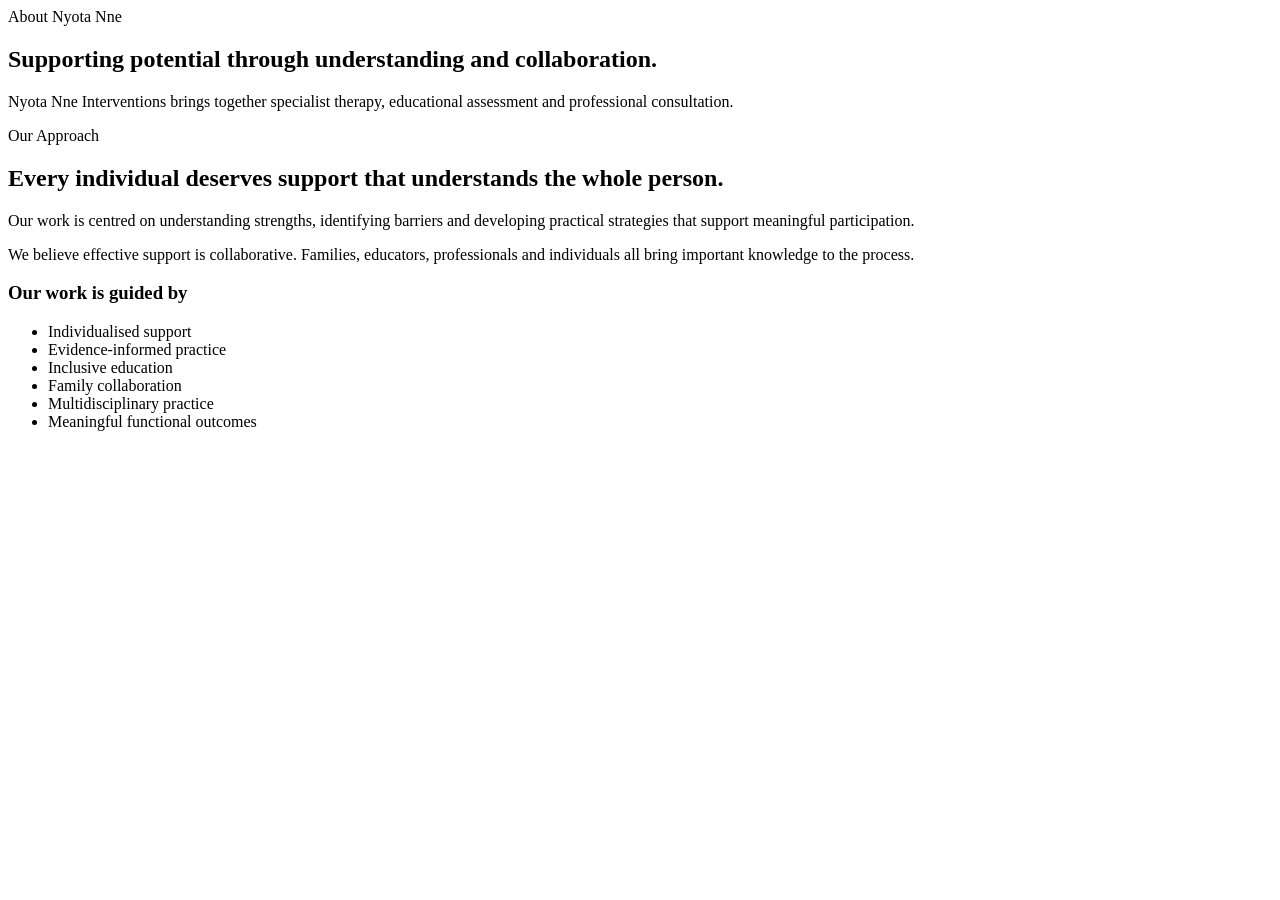
==== about.html @ 304e3102 "nyota nne files" ====
<!DOCTYPE html>
<html lang="en">
<head>
  <meta charset="UTF-8"><meta name="viewport" content="width=device-width, initial-scale=1.0">
  <meta name="description" content="Learn about Nyota Nne Interventions and our collaborative, individualised approach.">
  <title>About Us | Nyota Nne Interventions</title><link rel="stylesheet" href="css/styles.css">
</head>
<body>
  <div data-include="header"></div>
  <main>
    <section class="page-hero"><div class="container"><span class="eyebrow">About Nyota Nne</span><h1>Supporting potential through understanding and collaboration.</h1><p>Nyota Nne Interventions brings together specialist therapy, educational assessment and professional consultation.</p></div></section>
    <section class="section"><div class="container split"><div><span class="eyebrow">Our Approach</span><h2>Every individual deserves support that understands the whole person.</h2><p>Our work is centred on understanding strengths, identifying barriers and developing practical strategies that support meaningful participation.</p><p>We believe effective support is collaborative. Families, educators, professionals and individuals all bring important knowledge to the process.</p></div><div class="highlight-box"><h3>Our work is guided by</h3><ul><li>Individualised support</li><li>Evidence-informed practice</li><li>Inclusive education</li><li>Family collaboration</li><li>Multidisciplinary practice</li><li>Meaningful functional outcomes</li></ul></div></div></section>
  </main>
  <div data-include="footer"></div><script src="js/main.js"></script>
</body>
</html>
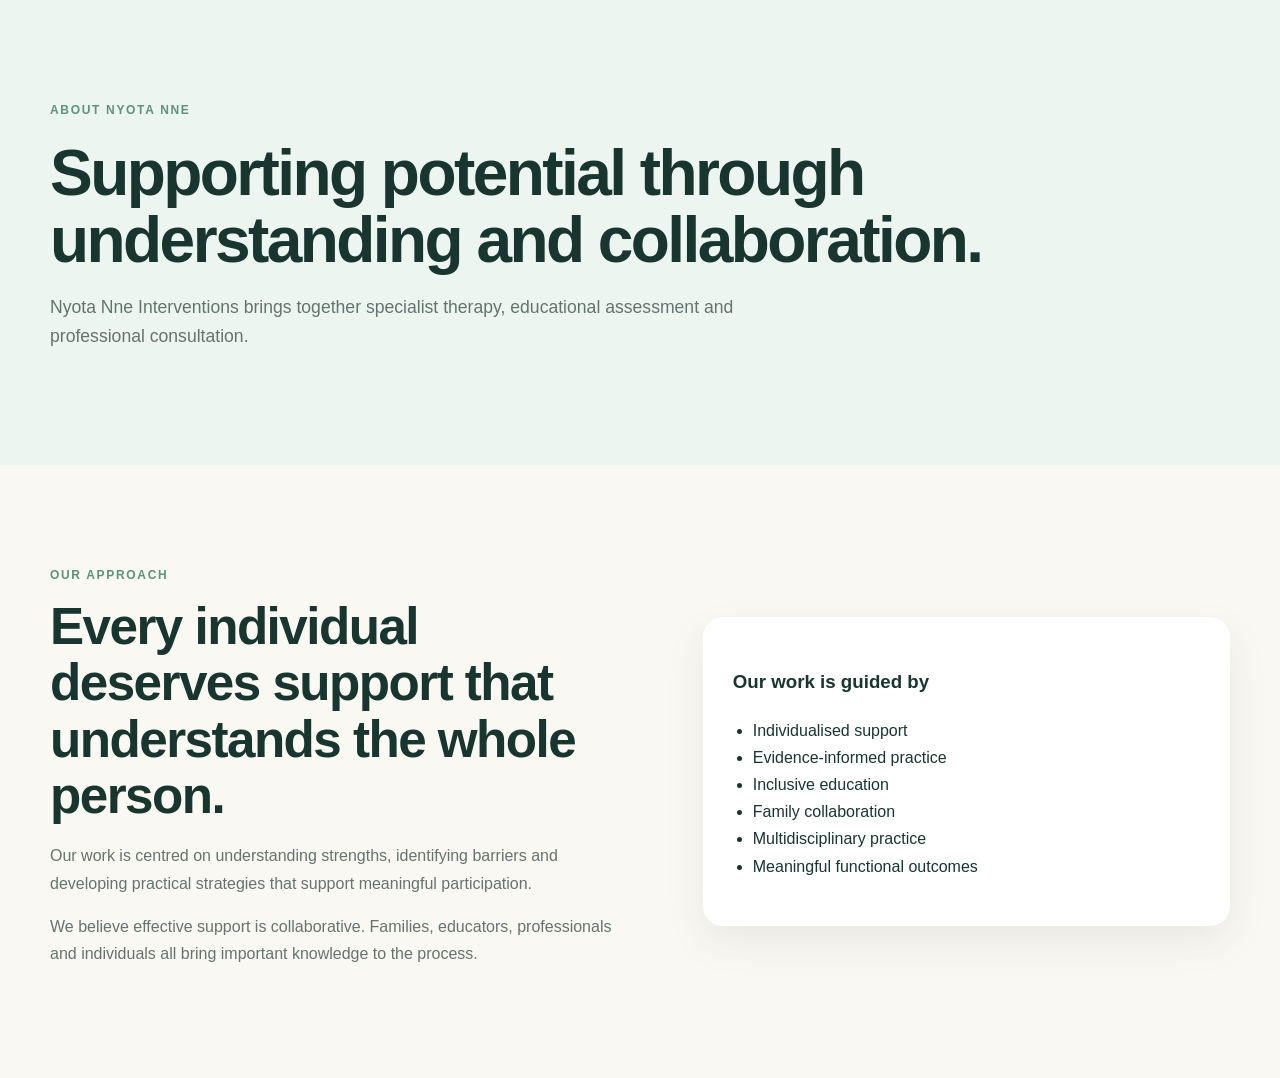
==== commit b6bebd11: "Update stylesheet and script paths in about.html" ====
--- a/about.html
+++ b/about.html
@@ -3,7 +3,7 @@
 <head>
   <meta charset="UTF-8"><meta name="viewport" content="width=device-width, initial-scale=1.0">
   <meta name="description" content="Learn about Nyota Nne Interventions and our collaborative, individualised approach.">
-  <title>About Us | Nyota Nne Interventions</title><link rel="stylesheet" href="css/styles.css">
+  <title>About Us | Nyota Nne Interventions</title><link rel="stylesheet" href="styles.css">
 </head>
 <body>
   <div data-include="header"></div>
@@ -11,6 +11,6 @@
     <section class="page-hero"><div class="container"><span class="eyebrow">About Nyota Nne</span><h1>Supporting potential through understanding and collaboration.</h1><p>Nyota Nne Interventions brings together specialist therapy, educational assessment and professional consultation.</p></div></section>
     <section class="section"><div class="container split"><div><span class="eyebrow">Our Approach</span><h2>Every individual deserves support that understands the whole person.</h2><p>Our work is centred on understanding strengths, identifying barriers and developing practical strategies that support meaningful participation.</p><p>We believe effective support is collaborative. Families, educators, professionals and individuals all bring important knowledge to the process.</p></div><div class="highlight-box"><h3>Our work is guided by</h3><ul><li>Individualised support</li><li>Evidence-informed practice</li><li>Inclusive education</li><li>Family collaboration</li><li>Multidisciplinary practice</li><li>Meaningful functional outcomes</li></ul></div></div></section>
   </main>
-  <div data-include="footer"></div><script src="js/main.js"></script>
+  <div data-include="footer"></div><script src="main.js"></script>
 </body>
 </html>
--- a/styles.css
+++ b/styles.css
@@ -0,0 +1,133 @@
+:root {
+  --ink: #19352f;
+  --green: #5d927d;
+  --green-dark: #19352f;
+  --green-light: #edf5f1;
+  --cream: #faf8f3;
+  --white: #ffffff;
+  --muted: #65736e;
+  --border: #dce8e2;
+  --shadow: 0 16px 40px rgba(25, 53, 47, 0.08);
+}
+
+* { box-sizing: border-box; }
+html { scroll-behavior: smooth; }
+body { margin: 0; font-family: Inter, Arial, sans-serif; color: var(--ink); background: var(--cream); line-height: 1.7; }
+img { max-width: 100%; display: block; }
+a { color: inherit; text-decoration: none; }
+.container { width: min(1180px, calc(100% - 40px)); margin: auto; }
+
+.site-header { position: sticky; top: 0; z-index: 20; background: rgba(250,248,243,.95); backdrop-filter: blur(12px); border-bottom: 1px solid var(--border); }
+.nav-container { min-height: 82px; display: flex; align-items: center; justify-content: space-between; gap: 30px; }
+.brand img { width: 82px; height: 58px; object-fit: contain; }
+.nav-links { display: flex; gap: 22px; align-items: center; font-size: .94rem; }
+.nav-links a { padding: 8px 0; color: var(--muted); }
+.nav-links a:hover, .nav-links a.active { color: var(--green-dark); border-bottom: 2px solid var(--green); }
+.menu-toggle { display: none; border: 0; background: none; font-size: 1.7rem; }
+
+.hero { padding: 100px 0; background: linear-gradient(135deg, var(--cream), var(--green-light)); }
+.hero-grid, .split, .contact-grid { display: grid; grid-template-columns: 1.05fr .95fr; gap: 70px; align-items: center; }
+.hero h1, .page-hero h1 { font-size: clamp(2.6rem, 5vw, 5rem); line-height: 1.05; margin: 18px 0; letter-spacing: -.04em; }
+.hero h1 span { color: var(--green); }
+.hero p { font-size: 1.15rem; max-width: 680px; color: var(--muted); }
+.hero-visual { display: flex; justify-content: center; }
+.hero-visual img { width: min(420px, 80%); border-radius: 28px; box-shadow: var(--shadow); }
+
+.eyebrow { text-transform: uppercase; letter-spacing: .14em; font-size: .75rem; font-weight: 700; color: var(--green); }
+.actions { display: flex; gap: 14px; flex-wrap: wrap; margin-top: 30px; }
+.btn { display: inline-flex; align-items: center; justify-content: center; padding: 13px 22px; border-radius: 999px; border: 1px solid transparent; font-weight: 700; cursor: pointer; }
+.btn-primary { background: var(--green-dark); color: white; }
+.btn-primary:hover { background: var(--green); }
+.btn-secondary, .btn-outline { border-color: var(--green); color: var(--green-dark); background: transparent; }
+.btn-secondary:hover, .btn-outline:hover { background: var(--green-light); }
+
+.trust-strip { background: var(--green-dark); color: white; padding: 28px 0; }
+.trust-grid { display: grid; grid-template-columns: repeat(4, 1fr); gap: 24px; }
+.trust-grid div { display: grid; gap: 4px; }
+.trust-grid span { color: rgba(255,255,255,.72); font-size: .9rem; }
+
+.section { padding: 95px 0; }
+.section-light { background: var(--green-light); }
+.section-dark { background: var(--green-dark); color: white; }
+.section-heading { max-width: 720px; margin-bottom: 42px; }
+.section-heading h2, .split h2, .partnership-banner h2, .cta h2 { font-size: clamp(2rem, 4vw, 3.5rem); line-height: 1.1; margin: 12px 0 18px; letter-spacing: -.03em; }
+.section-heading p, .split p, .partnership-banner p, .cta p { color: var(--muted); }
+.section-dark p { color: rgba(255,255,255,.75); }
+
+.card-grid { display: grid; grid-template-columns: repeat(4, 1fr); gap: 22px; }
+.card-grid.three { grid-template-columns: repeat(3, 1fr); }
+.card { background: white; padding: 30px; border-radius: 20px; box-shadow: var(--shadow); }
+.card h3, .resource-card h3 { margin: 15px 0 8px; }
+.card p, .resource-card p { color: var(--muted); }
+.card a, .resource-card a { color: var(--green-dark); font-weight: 700; }
+.icon { width: 50px; height: 50px; display: grid; place-items: center; border-radius: 15px; background: var(--green-light); color: var(--green-dark); font-size: 1.5rem; }
+
+.process-grid { display: grid; grid-template-columns: repeat(4, 1fr); gap: 25px; }
+.process-step { border-top: 2px solid var(--green); padding-top: 20px; }
+.process-step > span { font-size: 2rem; font-weight: 800; color: var(--green); }
+.process-step p { color: var(--muted); }
+
+.value-list { display: grid; gap: 18px; }
+.value-list div { border-left: 2px solid var(--green); padding-left: 20px; display: grid; gap: 3px; }
+.value-list span { color: rgba(255,255,255,.7); }
+
+.partnership-banner { padding: 45px; border-radius: 28px; background: white; box-shadow: var(--shadow); }
+.check-list { display: grid; grid-template-columns: repeat(2, 1fr); gap: 10px; margin: 25px 0; color: var(--muted); }
+
+.resource-card, .detail-card, .resource-full, .highlight-box, .contact-pathways > div { background: white; border-radius: 20px; padding: 30px; box-shadow: var(--shadow); }
+.resource-card > span, .resource-full > span { color: var(--green); font-weight: 700; font-size: .85rem; text-transform: uppercase; letter-spacing: .08em; }
+
+.cta { padding: 100px 0; }
+.centered { text-align: center; }
+.centered p { max-width: 650px; margin: 0 auto 25px; }
+
+.page-hero { padding: 95px 0; background: var(--green-light); }
+.page-hero p { max-width: 720px; color: var(--muted); font-size: 1.1rem; }
+.highlight-box ul, .detail-card ul { padding-left: 20px; }
+.service-grid { display: grid; grid-template-columns: repeat(2, 1fr); gap: 24px; }
+.detail-card h2 { margin-top: 0; }
+.detail-card p, .detail-card li { color: var(--muted); }
+.resource-list { display: grid; gap: 24px; max-width: 900px; }
+.resource-full h2 { margin: 10px 0; }
+.resource-full p { color: var(--muted); }
+.team-grid { display: grid; grid-template-columns: repeat(3, 1fr); gap: 24px; }
+.team-card { background: white; border-radius: 20px; overflow: hidden; box-shadow: var(--shadow); padding-bottom: 25px; }
+.team-card h2, .team-card span, .team-card p { margin-left: 24px; margin-right: 24px; }
+.team-card span { color: var(--green); font-weight: 700; }
+.team-card p { color: var(--muted); }
+.team-photo { aspect-ratio: 1 / 1; background: var(--green-light); }
+.team-photo img { width: 100%; height: 100%; object-fit: cover; }
+
+.contact-grid { align-items: start; }
+.contact-pathways { display: grid; gap: 14px; margin: 25px 0; }
+.contact-pathways > div { box-shadow: none; background: var(--green-light); padding: 20px; }
+.contact-pathways h3 { margin: 0 0 5px; }
+.contact-pathways p { margin: 0; color: var(--muted); }
+.contact-form { background: white; padding: 35px; border-radius: 20px; box-shadow: var(--shadow); display: grid; gap: 10px; }
+.contact-form input, .contact-form select, .contact-form textarea { width: 100%; padding: 13px 15px; border: 1px solid var(--border); border-radius: 10px; font: inherit; margin-bottom: 12px; }
+.contact-form textarea { resize: vertical; }
+
+.site-footer { background: #102b26; color: white; padding: 65px 0 0; }
+.footer-grid { display: grid; grid-template-columns: 1.5fr 1fr 1fr; gap: 50px; }
+.footer-grid p { color: rgba(255,255,255,.7); }
+.footer-grid h3 { margin-top: 0; }
+.footer-grid a { display: block; color: rgba(255,255,255,.75); margin: 7px 0; }
+.social-links { display: flex; gap: 15px; }
+.footer-bottom { border-top: 1px solid rgba(255,255,255,.12); margin-top: 45px; padding: 20px 0; color: rgba(255,255,255,.6); font-size: .9rem; }
+
+@media (max-width: 950px) {
+  .nav-links { display: none; position: absolute; top: 82px; left: 0; right: 0; background: var(--cream); padding: 20px; flex-direction: column; align-items: stretch; border-bottom: 1px solid var(--border); }
+  .nav-links.open { display: flex; }
+  .menu-toggle { display: block; }
+  .hero-grid, .split, .contact-grid { grid-template-columns: 1fr; }
+  .card-grid, .trust-grid, .process-grid { grid-template-columns: repeat(2, 1fr); }
+  .team-grid { grid-template-columns: repeat(2, 1fr); }
+}
+@media (max-width: 620px) {
+  .container { width: min(100% - 28px, 1180px); }
+  .section { padding: 65px 0; }
+  .hero { padding: 65px 0; }
+  .card-grid, .card-grid.three, .trust-grid, .process-grid, .service-grid, .team-grid, .footer-grid { grid-template-columns: 1fr; }
+  .check-list { grid-template-columns: 1fr; }
+  .partnership-banner { padding: 28px; }
+}
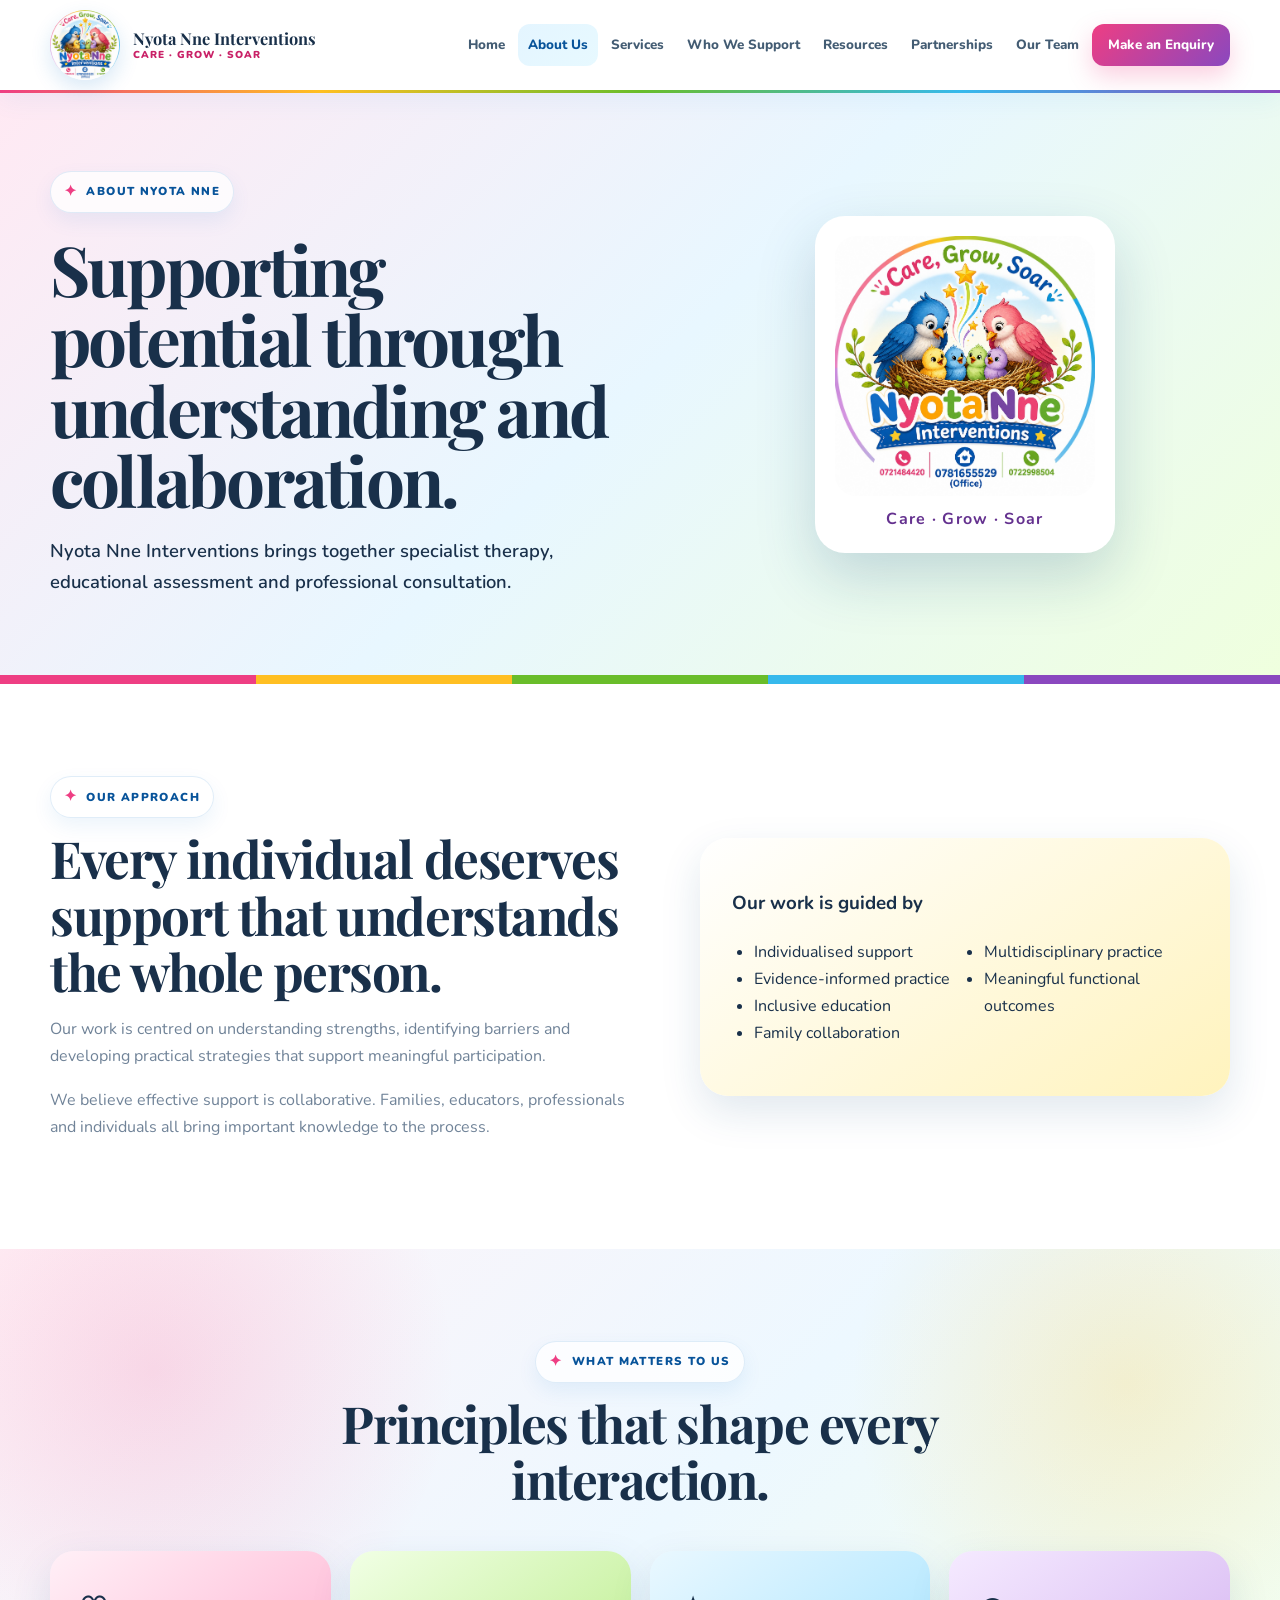
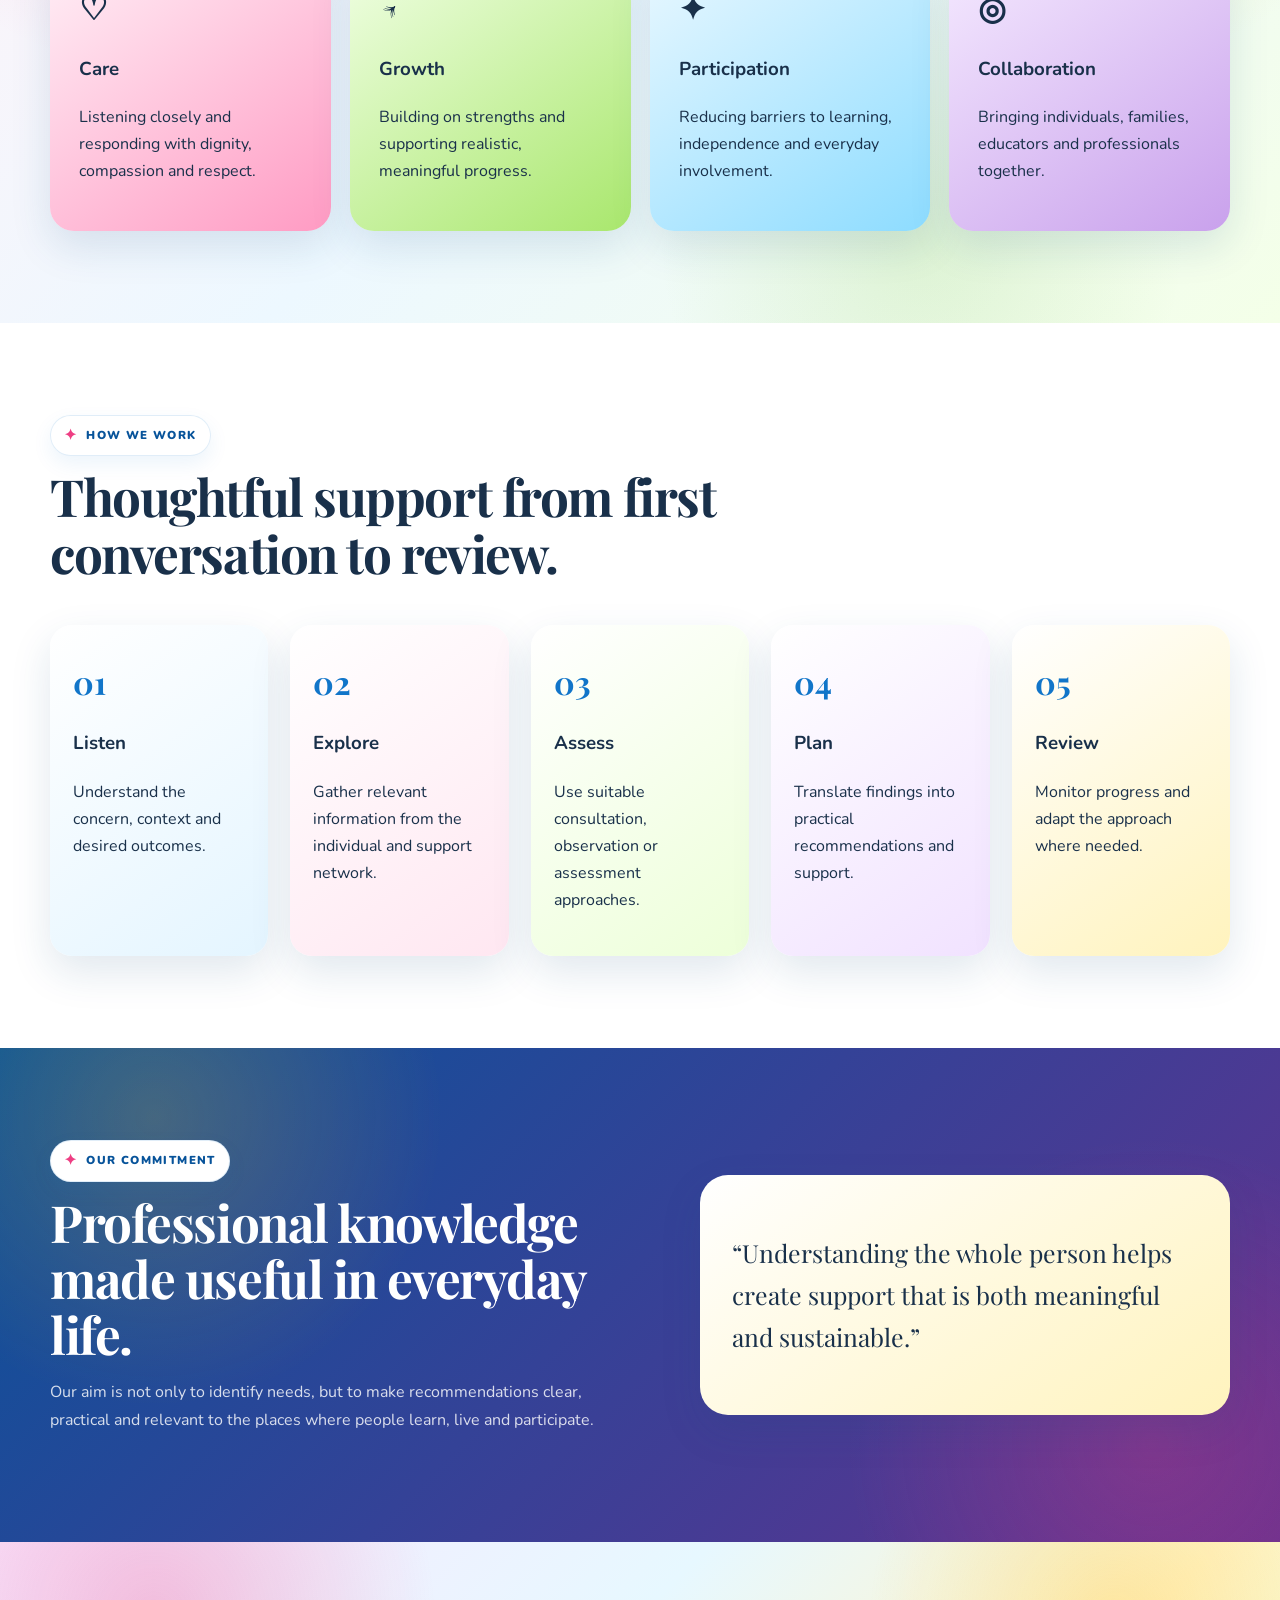
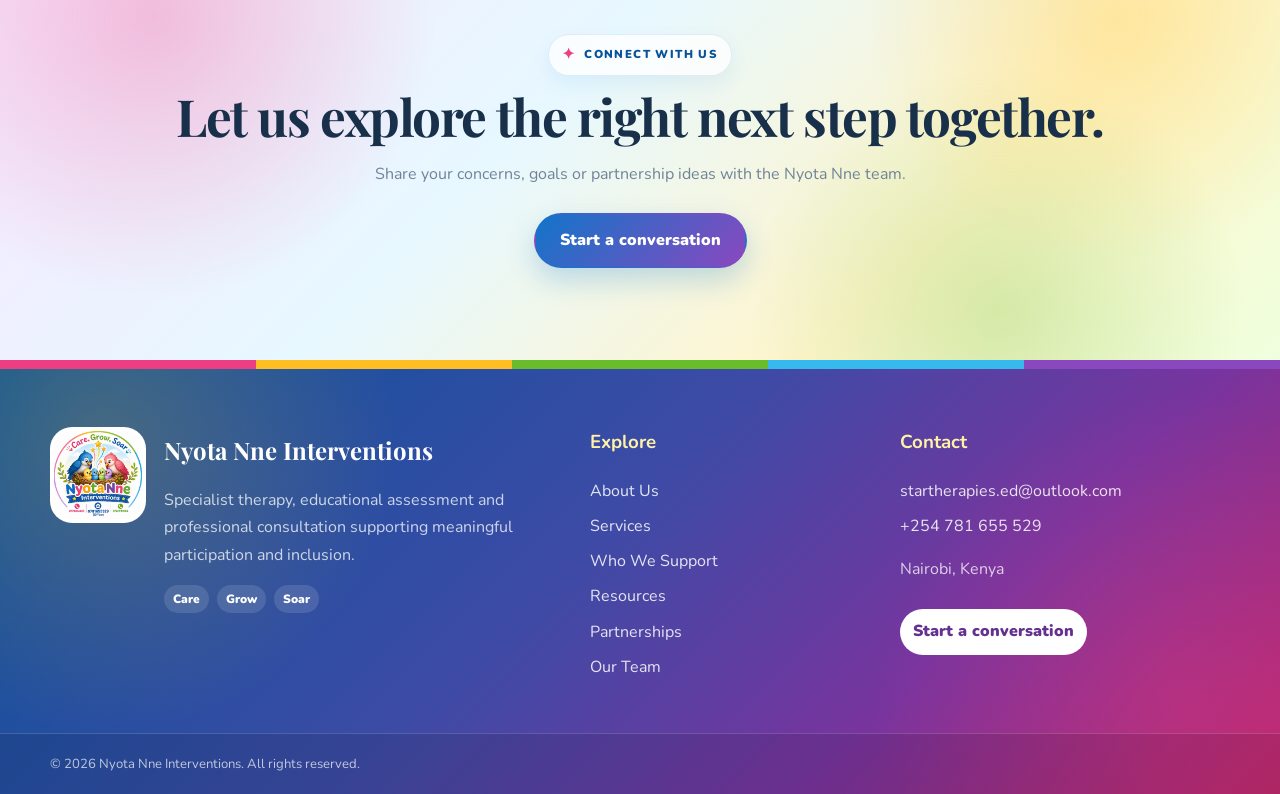
==== commit 0202e634: "Add files via upload" ====
--- a/about.html
+++ b/about.html
@@ -1,16 +1,27 @@
 <!DOCTYPE html>
-<html lang="en">
-<head>
-  <meta charset="UTF-8"><meta name="viewport" content="width=device-width, initial-scale=1.0">
-  <meta name="description" content="Learn about Nyota Nne Interventions and our collaborative, individualised approach.">
-  <title>About Us | Nyota Nne Interventions</title><link rel="stylesheet" href="styles.css">
-</head>
-<body>
-  <div data-include="header"></div>
-  <main>
-    <section class="page-hero"><div class="container"><span class="eyebrow">About Nyota Nne</span><h1>Supporting potential through understanding and collaboration.</h1><p>Nyota Nne Interventions brings together specialist therapy, educational assessment and professional consultation.</p></div></section>
-    <section class="section"><div class="container split"><div><span class="eyebrow">Our Approach</span><h2>Every individual deserves support that understands the whole person.</h2><p>Our work is centred on understanding strengths, identifying barriers and developing practical strategies that support meaningful participation.</p><p>We believe effective support is collaborative. Families, educators, professionals and individuals all bring important knowledge to the process.</p></div><div class="highlight-box"><h3>Our work is guided by</h3><ul><li>Individualised support</li><li>Evidence-informed practice</li><li>Inclusive education</li><li>Family collaboration</li><li>Multidisciplinary practice</li><li>Meaningful functional outcomes</li></ul></div></div></section>
-  </main>
-  <div data-include="footer"></div><script src="main.js"></script>
-</body>
-</html>
+<html lang="en"><head><meta charset="UTF-8"><meta name="viewport" content="width=device-width, initial-scale=1.0"><meta name="description" content="Learn about Nyota Nne Interventions, its collaborative approach and guiding principles."><meta name="theme-color" content="#1175c9"><title>About Us | Nyota Nne Interventions</title><link rel="icon" href="logo-new.jpeg" type="image/jpeg"><link rel="preconnect" href="https://fonts.googleapis.com"><link rel="preconnect" href="https://fonts.gstatic.com" crossorigin><link href="https://fonts.googleapis.com/css2?family=Nunito:wght@400;500;600;700;800;900&family=Playfair+Display:wght@600;700&display=swap" rel="stylesheet"><link rel="stylesheet" href="styles.css"></head><body><a class="skip-link" href="#main-content">Skip to main content</a>
+<header class="site-header">
+  <div class="container nav-container">
+    <a href="index.html" class="brand" aria-label="Nyota Nne Interventions homepage">
+      <img src="logo-new.jpeg" alt="Nyota Nne Interventions logo">
+      <span class="brand-copy"><strong>Nyota Nne Interventions</strong><small>Care · Grow · Soar</small></span>
+    </a>
+    <button class="menu-toggle" type="button" aria-label="Open navigation menu" aria-expanded="false" aria-controls="main-navigation"><span></span><span></span><span></span></button>
+    <nav class="nav-links" id="main-navigation" aria-label="Main navigation"><a class="" href="index.html">Home</a><a class="active" href="about.html" aria-current="page">About Us</a><a class="" href="services.html">Services</a><a class="" href="support.html">Who We Support</a><a class="" href="resources.html">Resources</a><a class="" href="partnerships.html">Partnerships</a><a class="" href="team.html">Our Team</a><a class="nav-cta " href="contact.html">Make an Enquiry</a></nav>
+  </div>
+</header><main id="main-content"><section class="page-hero about-hero"><div class="container page-hero-grid"><div><span class="eyebrow">About Nyota Nne</span><h1>Supporting potential through understanding and collaboration.</h1><p>Nyota Nne Interventions brings together specialist therapy, educational assessment and professional consultation.</p></div><div class="hero-badge"><img src="logo-new.jpeg" alt="Nyota Nne Interventions logo"><strong>Care · Grow · Soar</strong></div></div></section><div class="brand-bar"><span></span><span></span><span></span><span></span><span></span></div>
+<section class="section"><div class="container split"><div><span class="eyebrow">Our Approach</span><h2>Every individual deserves support that understands the whole person.</h2><p>Our work is centred on understanding strengths, identifying barriers and developing practical strategies that support meaningful participation.</p><p>We believe effective support is collaborative. Families, educators, professionals and individuals all bring important knowledge to the process.</p></div><div class="highlight-box"><h3>Our work is guided by</h3><ul><li>Individualised support</li><li>Evidence-informed practice</li><li>Inclusive education</li><li>Family collaboration</li><li>Multidisciplinary practice</li><li>Meaningful functional outcomes</li></ul></div></div></section>
+<section class="section rainbow-soft"><div class="container"><div class="section-heading centered-heading"><span class="eyebrow">What Matters to Us</span><h2>Principles that shape every interaction.</h2></div><div class="value-card-grid"><article class="value-card pink"><span>♡</span><h3>Care</h3><p>Listening closely and responding with dignity, compassion and respect.</p></article><article class="value-card green"><span>↗</span><h3>Growth</h3><p>Building on strengths and supporting realistic, meaningful progress.</p></article><article class="value-card blue"><span>✦</span><h3>Participation</h3><p>Reducing barriers to learning, independence and everyday involvement.</p></article><article class="value-card purple"><span>◎</span><h3>Collaboration</h3><p>Bringing individuals, families, educators and professionals together.</p></article></div></div></section>
+<section class="section"><div class="container"><div class="section-heading"><span class="eyebrow">How We Work</span><h2>Thoughtful support from first conversation to review.</h2></div><div class="process-grid five"><div class="process-step"><span>01</span><h3>Listen</h3><p>Understand the concern, context and desired outcomes.</p></div><div class="process-step"><span>02</span><h3>Explore</h3><p>Gather relevant information from the individual and support network.</p></div><div class="process-step"><span>03</span><h3>Assess</h3><p>Use suitable consultation, observation or assessment approaches.</p></div><div class="process-step"><span>04</span><h3>Plan</h3><p>Translate findings into practical recommendations and support.</p></div><div class="process-step"><span>05</span><h3>Review</h3><p>Monitor progress and adapt the approach where needed.</p></div></div></div></section>
+<section class="section section-dark"><div class="container split"><div><span class="eyebrow light">Our Commitment</span><h2>Professional knowledge made useful in everyday life.</h2><p>Our aim is not only to identify needs, but to make recommendations clear, practical and relevant to the places where people learn, live and participate.</p></div><div class="quote-panel"><p>“Understanding the whole person helps create support that is both meaningful and sustainable.”</p></div></div></section><section class="cta"><div class="container centered"><span class="eyebrow">Connect With Us</span><h2>Let us explore the right next step together.</h2><p>Share your concerns, goals or partnership ideas with the Nyota Nne team.</p><a class="btn btn-primary" href="contact.html">Start a conversation</a></div></section></main><footer class="site-footer">
+  <div class="footer-ribbon" aria-hidden="true"><span></span><span></span><span></span><span></span><span></span></div>
+  <div class="container footer-grid">
+    <div class="footer-about"><img src="logo-new.jpeg" alt="Nyota Nne Interventions"><div><h2>Nyota Nne Interventions</h2><p>Specialist therapy, educational assessment and professional consultation supporting meaningful participation and inclusion.</p><div class="footer-motto"><span>Care</span><span>Grow</span><span>Soar</span></div></div></div>
+    <div><h3>Explore</h3><a href="about.html">About Us</a><a href="services.html">Services</a><a href="support.html">Who We Support</a><a href="resources.html">Resources</a><a href="partnerships.html">Partnerships</a><a href="team.html">Our Team</a></div>
+    <div><h3>Contact</h3><a href="mailto:startherapies.ed@outlook.com">startherapies.ed@outlook.com</a><a href="tel:+254781655529">+254 781 655 529</a><p>Nairobi, Kenya</p><a class="footer-button" href="contact.html">Start a conversation</a></div>
+  </div>
+  <div class="footer-bottom"><div class="container"><p>© 2026 Nyota Nne Interventions. All rights reserved.</p></div></div>
+</footer><script>
+const menuButton=document.querySelector('.menu-toggle');const navigation=document.querySelector('.nav-links');
+if(menuButton&&navigation){menuButton.addEventListener('click',()=>{const open=navigation.classList.toggle('open');menuButton.classList.toggle('open',open);menuButton.setAttribute('aria-expanded',String(open));});navigation.querySelectorAll('a').forEach(link=>link.addEventListener('click',()=>{navigation.classList.remove('open');menuButton.classList.remove('open');menuButton.setAttribute('aria-expanded','false');}));}
+</script></body></html>
--- a/styles.css
+++ b/styles.css
@@ -1,133 +1,14 @@
-:root {
-  --ink: #19352f;
-  --green: #5d927d;
-  --green-dark: #19352f;
-  --green-light: #edf5f1;
-  --cream: #faf8f3;
-  --white: #ffffff;
-  --muted: #65736e;
-  --border: #dce8e2;
-  --shadow: 0 16px 40px rgba(25, 53, 47, 0.08);
-}
 
-* { box-sizing: border-box; }
-html { scroll-behavior: smooth; }
-body { margin: 0; font-family: Inter, Arial, sans-serif; color: var(--ink); background: var(--cream); line-height: 1.7; }
-img { max-width: 100%; display: block; }
-a { color: inherit; text-decoration: none; }
-.container { width: min(1180px, calc(100% - 40px)); margin: auto; }
-
-.site-header { position: sticky; top: 0; z-index: 20; background: rgba(250,248,243,.95); backdrop-filter: blur(12px); border-bottom: 1px solid var(--border); }
-.nav-container { min-height: 82px; display: flex; align-items: center; justify-content: space-between; gap: 30px; }
-.brand img { width: 82px; height: 58px; object-fit: contain; }
-.nav-links { display: flex; gap: 22px; align-items: center; font-size: .94rem; }
-.nav-links a { padding: 8px 0; color: var(--muted); }
-.nav-links a:hover, .nav-links a.active { color: var(--green-dark); border-bottom: 2px solid var(--green); }
-.menu-toggle { display: none; border: 0; background: none; font-size: 1.7rem; }
-
-.hero { padding: 100px 0; background: linear-gradient(135deg, var(--cream), var(--green-light)); }
-.hero-grid, .split, .contact-grid { display: grid; grid-template-columns: 1.05fr .95fr; gap: 70px; align-items: center; }
-.hero h1, .page-hero h1 { font-size: clamp(2.6rem, 5vw, 5rem); line-height: 1.05; margin: 18px 0; letter-spacing: -.04em; }
-.hero h1 span { color: var(--green); }
-.hero p { font-size: 1.15rem; max-width: 680px; color: var(--muted); }
-.hero-visual { display: flex; justify-content: center; }
-.hero-visual img { width: min(420px, 80%); border-radius: 28px; box-shadow: var(--shadow); }
-
-.eyebrow { text-transform: uppercase; letter-spacing: .14em; font-size: .75rem; font-weight: 700; color: var(--green); }
-.actions { display: flex; gap: 14px; flex-wrap: wrap; margin-top: 30px; }
-.btn { display: inline-flex; align-items: center; justify-content: center; padding: 13px 22px; border-radius: 999px; border: 1px solid transparent; font-weight: 700; cursor: pointer; }
-.btn-primary { background: var(--green-dark); color: white; }
-.btn-primary:hover { background: var(--green); }
-.btn-secondary, .btn-outline { border-color: var(--green); color: var(--green-dark); background: transparent; }
-.btn-secondary:hover, .btn-outline:hover { background: var(--green-light); }
-
-.trust-strip { background: var(--green-dark); color: white; padding: 28px 0; }
-.trust-grid { display: grid; grid-template-columns: repeat(4, 1fr); gap: 24px; }
-.trust-grid div { display: grid; gap: 4px; }
-.trust-grid span { color: rgba(255,255,255,.72); font-size: .9rem; }
-
-.section { padding: 95px 0; }
-.section-light { background: var(--green-light); }
-.section-dark { background: var(--green-dark); color: white; }
-.section-heading { max-width: 720px; margin-bottom: 42px; }
-.section-heading h2, .split h2, .partnership-banner h2, .cta h2 { font-size: clamp(2rem, 4vw, 3.5rem); line-height: 1.1; margin: 12px 0 18px; letter-spacing: -.03em; }
-.section-heading p, .split p, .partnership-banner p, .cta p { color: var(--muted); }
-.section-dark p { color: rgba(255,255,255,.75); }
-
-.card-grid { display: grid; grid-template-columns: repeat(4, 1fr); gap: 22px; }
-.card-grid.three { grid-template-columns: repeat(3, 1fr); }
-.card { background: white; padding: 30px; border-radius: 20px; box-shadow: var(--shadow); }
-.card h3, .resource-card h3 { margin: 15px 0 8px; }
-.card p, .resource-card p { color: var(--muted); }
-.card a, .resource-card a { color: var(--green-dark); font-weight: 700; }
-.icon { width: 50px; height: 50px; display: grid; place-items: center; border-radius: 15px; background: var(--green-light); color: var(--green-dark); font-size: 1.5rem; }
-
-.process-grid { display: grid; grid-template-columns: repeat(4, 1fr); gap: 25px; }
-.process-step { border-top: 2px solid var(--green); padding-top: 20px; }
-.process-step > span { font-size: 2rem; font-weight: 800; color: var(--green); }
-.process-step p { color: var(--muted); }
-
-.value-list { display: grid; gap: 18px; }
-.value-list div { border-left: 2px solid var(--green); padding-left: 20px; display: grid; gap: 3px; }
-.value-list span { color: rgba(255,255,255,.7); }
-
-.partnership-banner { padding: 45px; border-radius: 28px; background: white; box-shadow: var(--shadow); }
-.check-list { display: grid; grid-template-columns: repeat(2, 1fr); gap: 10px; margin: 25px 0; color: var(--muted); }
-
-.resource-card, .detail-card, .resource-full, .highlight-box, .contact-pathways > div { background: white; border-radius: 20px; padding: 30px; box-shadow: var(--shadow); }
-.resource-card > span, .resource-full > span { color: var(--green); font-weight: 700; font-size: .85rem; text-transform: uppercase; letter-spacing: .08em; }
-
-.cta { padding: 100px 0; }
-.centered { text-align: center; }
-.centered p { max-width: 650px; margin: 0 auto 25px; }
-
-.page-hero { padding: 95px 0; background: var(--green-light); }
-.page-hero p { max-width: 720px; color: var(--muted); font-size: 1.1rem; }
-.highlight-box ul, .detail-card ul { padding-left: 20px; }
-.service-grid { display: grid; grid-template-columns: repeat(2, 1fr); gap: 24px; }
-.detail-card h2 { margin-top: 0; }
-.detail-card p, .detail-card li { color: var(--muted); }
-.resource-list { display: grid; gap: 24px; max-width: 900px; }
-.resource-full h2 { margin: 10px 0; }
-.resource-full p { color: var(--muted); }
-.team-grid { display: grid; grid-template-columns: repeat(3, 1fr); gap: 24px; }
-.team-card { background: white; border-radius: 20px; overflow: hidden; box-shadow: var(--shadow); padding-bottom: 25px; }
-.team-card h2, .team-card span, .team-card p { margin-left: 24px; margin-right: 24px; }
-.team-card span { color: var(--green); font-weight: 700; }
-.team-card p { color: var(--muted); }
-.team-photo { aspect-ratio: 1 / 1; background: var(--green-light); }
-.team-photo img { width: 100%; height: 100%; object-fit: cover; }
-
-.contact-grid { align-items: start; }
-.contact-pathways { display: grid; gap: 14px; margin: 25px 0; }
-.contact-pathways > div { box-shadow: none; background: var(--green-light); padding: 20px; }
-.contact-pathways h3 { margin: 0 0 5px; }
-.contact-pathways p { margin: 0; color: var(--muted); }
-.contact-form { background: white; padding: 35px; border-radius: 20px; box-shadow: var(--shadow); display: grid; gap: 10px; }
-.contact-form input, .contact-form select, .contact-form textarea { width: 100%; padding: 13px 15px; border: 1px solid var(--border); border-radius: 10px; font: inherit; margin-bottom: 12px; }
-.contact-form textarea { resize: vertical; }
-
-.site-footer { background: #102b26; color: white; padding: 65px 0 0; }
-.footer-grid { display: grid; grid-template-columns: 1.5fr 1fr 1fr; gap: 50px; }
-.footer-grid p { color: rgba(255,255,255,.7); }
-.footer-grid h3 { margin-top: 0; }
-.footer-grid a { display: block; color: rgba(255,255,255,.75); margin: 7px 0; }
-.social-links { display: flex; gap: 15px; }
-.footer-bottom { border-top: 1px solid rgba(255,255,255,.12); margin-top: 45px; padding: 20px 0; color: rgba(255,255,255,.6); font-size: .9rem; }
-
-@media (max-width: 950px) {
-  .nav-links { display: none; position: absolute; top: 82px; left: 0; right: 0; background: var(--cream); padding: 20px; flex-direction: column; align-items: stretch; border-bottom: 1px solid var(--border); }
-  .nav-links.open { display: flex; }
-  .menu-toggle { display: block; }
-  .hero-grid, .split, .contact-grid { grid-template-columns: 1fr; }
-  .card-grid, .trust-grid, .process-grid { grid-template-columns: repeat(2, 1fr); }
-  .team-grid { grid-template-columns: repeat(2, 1fr); }
-}
-@media (max-width: 620px) {
-  .container { width: min(100% - 28px, 1180px); }
-  .section { padding: 65px 0; }
-  .hero { padding: 65px 0; }
-  .card-grid, .card-grid.three, .trust-grid, .process-grid, .service-grid, .team-grid, .footer-grid { grid-template-columns: 1fr; }
-  .check-list { grid-template-columns: 1fr; }
-  .partnership-banner { padding: 28px; }
-}
+:root{--blue:#1175c9;--blue-deep:#07539a;--blue-soft:#e4f5ff;--sky:#36b9ec;--pink:#ee3e83;--pink-deep:#c92167;--pink-soft:#ffe7f1;--green:#69bd2a;--green-deep:#3f8b16;--green-soft:#edffd9;--yellow:#ffbf22;--yellow-deep:#d98b00;--yellow-soft:#fff3bd;--purple:#8a48bf;--purple-deep:#64318f;--purple-soft:#f1e2ff;--orange:#ff7c31;--ink:#19304a;--body:#435c73;--muted:#708398;--white:#fff;--border:rgba(17,117,201,.14);--shadow:0 16px 40px rgba(21,76,126,.13);--shadow-strong:0 24px 60px rgba(21,76,126,.20);--radius:24px}
+*{box-sizing:border-box}html{scroll-behavior:smooth}body{margin:0;font-family:Nunito,Arial,sans-serif;color:var(--ink);background:#fff;line-height:1.7}img{max-width:100%;display:block}a{color:inherit;text-decoration:none}button,input,select,textarea{font:inherit}.container{width:min(1180px,calc(100% - 40px));margin-inline:auto}.skip-link{position:fixed;top:-70px;left:20px;z-index:1000;padding:10px 16px;color:#fff;background:var(--blue-deep);border-radius:10px}.skip-link:focus{top:14px}
+.site-header{position:sticky;top:0;z-index:100;background:rgba(255,255,255,.94);backdrop-filter:blur(16px);border-bottom:3px solid transparent;border-image:linear-gradient(90deg,var(--pink),var(--yellow),var(--green),var(--sky),var(--purple)) 1;box-shadow:0 8px 24px rgba(17,117,201,.06)}.nav-container{min-height:90px;display:flex;align-items:center;justify-content:space-between;gap:22px}.brand{display:flex;align-items:center;gap:13px;min-width:max-content}.brand img{width:70px;height:70px;object-fit:contain;border-radius:50%;box-shadow:0 8px 20px rgba(17,117,201,.16)}.brand-copy{display:grid;line-height:1.22}.brand-copy strong{font-family:"Playfair Display",Georgia,serif;font-size:1.02rem}.brand-copy small{color:var(--pink-deep);text-transform:uppercase;letter-spacing:.1em;font-size:.63rem;font-weight:900}.nav-links{display:flex;align-items:center;gap:3px}.nav-links a{padding:10px 10px;border-radius:12px;color:var(--body);font-size:.84rem;font-weight:800;transition:.2s}.nav-links a:hover{color:var(--pink-deep);background:var(--pink-soft);transform:translateY(-1px)}.nav-links a.active{color:var(--blue-deep);background:linear-gradient(135deg,var(--blue-soft),#e7f9ff)}.nav-links .nav-cta{color:#fff;background:linear-gradient(135deg,var(--pink),var(--purple));padding-inline:16px;box-shadow:0 10px 24px rgba(238,62,131,.25)}.nav-links .nav-cta:hover{color:#fff;background:linear-gradient(135deg,var(--purple),var(--blue))}.menu-toggle{display:none;width:46px;height:46px;border:0;border-radius:14px;background:var(--blue-soft);cursor:pointer}.menu-toggle span{display:block;width:25px;height:2px;margin:5px auto;background:var(--blue-deep);transition:.25s}.menu-toggle.open span:nth-child(1){transform:translateY(7px) rotate(45deg)}.menu-toggle.open span:nth-child(2){opacity:0}.menu-toggle.open span:nth-child(3){transform:translateY(-7px) rotate(-45deg)}
+.hero,.page-hero,.cta{position:relative;overflow:hidden}.hero{padding:92px 0 98px;background:radial-gradient(circle at 8% 18%,rgba(238,62,131,.24),transparent 24%),radial-gradient(circle at 86% 12%,rgba(255,191,34,.28),transparent 21%),radial-gradient(circle at 78% 78%,rgba(105,189,42,.23),transparent 22%),radial-gradient(circle at 20% 88%,rgba(54,185,236,.23),transparent 22%),linear-gradient(135deg,#f7e8ff 0%,#e6f7ff 30%,#fff2c9 64%,#ecffd9 100%)}.hero-grid,.split,.page-hero-grid{display:grid;grid-template-columns:1.05fr .95fr;align-items:center;gap:64px}.eyebrow{display:inline-flex;align-items:center;gap:8px;padding:7px 13px;color:var(--blue-deep);background:rgba(255,255,255,.78);border:1px solid rgba(17,117,201,.13);border-radius:999px;box-shadow:0 8px 20px rgba(17,117,201,.08);font-weight:900;font-size:.72rem;letter-spacing:.12em;text-transform:uppercase}.eyebrow:before{content:"✦";color:var(--pink);font-size:.95rem}.hero h1,.page-hero h1{max-width:760px;margin:20px 0;font-family:"Playfair Display",Georgia,serif;font-size:clamp(2.8rem,5.4vw,5.2rem);line-height:1.02;letter-spacing:-.04em}.hero h1 span{background:linear-gradient(90deg,var(--pink),var(--orange),var(--yellow-deep),var(--green-deep),var(--blue),var(--purple));-webkit-background-clip:text;background-clip:text;color:transparent}.hero-lead,.page-hero p{max-width:700px;margin:0;color:var(--ink);font-size:1.15rem;font-weight:600}.hero-visual{display:flex;justify-content:center}.logo-frame{position:relative;width:min(455px,92%);padding:17px;background:rgba(255,255,255,.95);border-radius:45px;box-shadow:var(--shadow-strong);transform:rotate(1.5deg)}.logo-frame:before{content:"";position:absolute;inset:-10px;z-index:-1;border-radius:54px;background:linear-gradient(135deg,var(--pink),var(--yellow),var(--green),var(--sky),var(--purple))}.logo-frame img{border-radius:31px}.actions{display:flex;flex-wrap:wrap;gap:12px;margin-top:30px}.btn{display:inline-flex;align-items:center;justify-content:center;min-height:50px;padding:12px 24px;border:2px solid transparent;border-radius:999px;font-weight:900;transition:.2s}.btn:hover{transform:translateY(-3px) scale(1.015);box-shadow:var(--shadow)}.btn-primary{color:#fff;background:linear-gradient(135deg,var(--blue),var(--purple));box-shadow:0 12px 28px rgba(17,117,201,.24)}.btn-secondary{color:var(--pink-deep);background:rgba(255,255,255,.85);border-color:var(--pink)}.btn-outline{color:var(--blue-deep);background:#fff;border-color:var(--blue)}.btn-light{margin-top:20px;color:var(--purple-deep);background:#fff}.hero-trust{display:flex;flex-wrap:wrap;gap:12px;margin-top:28px;font-size:.86rem;font-weight:800}.hero-trust span{display:inline-flex;align-items:center;gap:8px;padding:8px 12px;background:rgba(255,255,255,.68);border-radius:999px}.dot{width:10px;height:10px;border-radius:50%}.dot.pink{background:var(--pink)}.dot.green{background:var(--green)}.dot.blue{background:var(--blue)}
+.brand-bar{display:flex;height:9px}.brand-bar span,.footer-ribbon span{flex:1}.brand-bar span:nth-child(1),.footer-ribbon span:nth-child(1){background:var(--pink)}.brand-bar span:nth-child(2),.footer-ribbon span:nth-child(2){background:var(--yellow)}.brand-bar span:nth-child(3),.footer-ribbon span:nth-child(3){background:var(--green)}.brand-bar span:nth-child(4),.footer-ribbon span:nth-child(4){background:var(--sky)}.brand-bar span:nth-child(5),.footer-ribbon span:nth-child(5){background:var(--purple)}.trust-strip{padding:34px 0;color:#fff;background:linear-gradient(90deg,#064382,#5f2d8f,#c22064)}.trust-grid{display:grid;grid-template-columns:repeat(4,1fr);gap:20px}.trust-grid div{padding:18px;border-radius:18px;background:rgba(255,255,255,.09);border:1px solid rgba(255,255,255,.12)}.trust-grid strong{display:block}.trust-grid span{color:rgba(255,255,255,.76);font-size:.84rem}
+.section{position:relative;overflow:hidden;padding:92px 0}.rainbow-soft{background:radial-gradient(circle at 12% 18%,rgba(238,62,131,.16),transparent 24%),radial-gradient(circle at 88% 20%,rgba(255,191,34,.19),transparent 22%),radial-gradient(circle at 72% 88%,rgba(105,189,42,.15),transparent 24%),linear-gradient(135deg,#fff3f8,#edf8ff 48%,#f4ffe8)}.section-dark{color:#fff;background:radial-gradient(circle at 12% 14%,rgba(255,191,34,.21),transparent 24%),radial-gradient(circle at 90% 80%,rgba(238,62,131,.25),transparent 25%),linear-gradient(135deg,var(--blue-deep),#344297 48%,var(--purple-deep))}.section-heading{max-width:790px;margin-bottom:44px}.centered-heading{margin-inline:auto;text-align:center}.section-heading h2,.split h2,.partnership-banner h2,.cta h2,.contact-grid h2{margin:12px 0 17px;font-family:"Playfair Display",Georgia,serif;font-size:clamp(2rem,4vw,3.5rem);line-height:1.1;letter-spacing:-.028em}.section-heading p,.split p,.partnership-banner p,.cta p{color:var(--muted)}.section-dark p{color:rgba(255,255,255,.82)}.eyebrow.light{color:var(--blue-deep);background:#fff}.section-action{margin-top:38px;text-align:center}
+.card-grid{display:grid;gap:22px}.card-grid.four{grid-template-columns:repeat(4,1fr)}.card-grid.three{grid-template-columns:repeat(3,1fr)}.card,.resource-card{position:relative;overflow:hidden;padding:30px;border-radius:var(--radius);background:#fff;box-shadow:var(--shadow);transition:.25s}.card:hover,.resource-card:hover{transform:translateY(-7px);box-shadow:var(--shadow-strong)}.card:before{content:"";position:absolute;inset:0 0 auto;height:9px}.blue-card{background:linear-gradient(145deg,#fff,var(--blue-soft))}.blue-card:before{background:linear-gradient(90deg,var(--blue),var(--sky))}.purple-card{background:linear-gradient(145deg,#fff,var(--purple-soft))}.purple-card:before{background:linear-gradient(90deg,var(--purple),var(--pink))}.pink-card{background:linear-gradient(145deg,#fff,var(--pink-soft))}.pink-card:before{background:linear-gradient(90deg,var(--pink),var(--orange))}.green-card{background:linear-gradient(145deg,#fff,var(--green-soft))}.green-card:before{background:linear-gradient(90deg,var(--green),var(--yellow))}.icon,.service-symbol{width:56px;height:56px;display:grid;place-items:center;border-radius:18px;color:#fff;background:linear-gradient(135deg,var(--blue),var(--sky));font-size:1.55rem}.card h3,.resource-card h3{margin:18px 0 10px}.card p,.resource-card p{color:var(--body);font-size:.94rem}.card a,.resource-card a{color:var(--blue-deep);font-weight:900}.audience-grid,.value-card-grid{display:grid;grid-template-columns:repeat(4,1fr);gap:19px}.audience-card,.value-card{padding:29px;border-radius:var(--radius);box-shadow:var(--shadow)}.yellow{background:linear-gradient(145deg,#fff9da,#ffd76d)}.pink{background:linear-gradient(145deg,#fff0f7,#ff9bc3)}.blue{background:linear-gradient(145deg,#eaf8ff,#8ddcff)}.green{background:linear-gradient(145deg,#f1ffe5,#a9e76d)}.purple{background:linear-gradient(145deg,#f5eaff,#c9a1ec)}.orange{background:linear-gradient(145deg,#fff1e8,#ffc196)}.audience-card>span,.value-card>span{font-family:"Playfair Display",serif;font-size:2rem;font-weight:700}.process-grid{display:grid;grid-template-columns:repeat(4,1fr);gap:22px}.process-grid.five{grid-template-columns:repeat(5,1fr)}.process-step{padding:30px 23px 25px;border-radius:22px;background:linear-gradient(145deg,#fff,var(--blue-soft));box-shadow:var(--shadow)}.process-step:nth-child(2){background:linear-gradient(145deg,#fff,var(--pink-soft))}.process-step:nth-child(3){background:linear-gradient(145deg,#fff,var(--green-soft))}.process-step:nth-child(4){background:linear-gradient(145deg,#fff,var(--purple-soft))}.process-step:nth-child(5){background:linear-gradient(145deg,#fff,var(--yellow-soft))}.process-step>span{font-family:"Playfair Display",serif;color:var(--blue);font-size:2rem;font-weight:700}.value-list{display:grid;gap:16px}.value-list div{display:grid;gap:4px;padding:18px;border-left:6px solid var(--yellow);border-radius:0 16px 16px 0;background:rgba(255,255,255,.11)}.value-list div:nth-child(2){border-color:var(--pink)}.value-list div:nth-child(3){border-color:var(--green)}.value-list div:nth-child(4){border-color:var(--sky)}.value-list span{color:rgba(255,255,255,.76)}.partnership-banner{padding:52px;border-radius:32px;background:radial-gradient(circle at 88% 10%,rgba(255,191,34,.42),transparent 22%),radial-gradient(circle at 4% 90%,rgba(238,62,131,.25),transparent 25%),linear-gradient(135deg,#e7f8ff,#fff6d7 48%,#efffde);box-shadow:var(--shadow-strong)}.check-list{display:grid;grid-template-columns:repeat(2,1fr);gap:13px 24px;margin:27px 0 32px;font-weight:800}.check-list span{padding:11px 13px;background:rgba(255,255,255,.68);border-radius:13px}.resource-card{background:linear-gradient(145deg,#fff,#e7f8ff)}.resource-card:nth-child(2){background:linear-gradient(145deg,#fff,var(--pink-soft))}.resource-card:nth-child(3){background:linear-gradient(145deg,#fff,var(--green-soft))}.resource-card>span{display:inline-block;padding:6px 10px;color:#fff;background:linear-gradient(135deg,var(--pink),var(--orange));border-radius:999px;font-size:.7rem;font-weight:900;text-transform:uppercase}.cta{padding:92px 0;background:radial-gradient(circle at 12% 18%,rgba(238,62,131,.28),transparent 24%),radial-gradient(circle at 87% 18%,rgba(255,191,34,.28),transparent 21%),radial-gradient(circle at 78% 88%,rgba(105,189,42,.25),transparent 23%),linear-gradient(135deg,#f8e8ff,#e7f8ff 42%,#fff5cc 72%,#efffdd)}.centered{text-align:center}.centered p{max-width:690px;margin:0 auto 25px}
+.page-hero{padding:78px 0}.about-hero{background:linear-gradient(135deg,#ffe9f3,#e8f7ff,#efffde)}.services-hero{background:linear-gradient(135deg,#e7f8ff,#f3e8ff,#fff3bd)}.support-hero{background:linear-gradient(135deg,#fff3bd,#ffe7f1,#e4f5ff)}.resources-hero{background:linear-gradient(135deg,#e4f5ff,#edffd9,#fff3bd)}.partnerships-hero{background:linear-gradient(135deg,#f1e2ff,#e4f5ff,#ffe7f1)}.team-hero{background:linear-gradient(135deg,#ffe7f1,#fff3bd,#edffd9)}.contact-hero{background:linear-gradient(135deg,#e4f5ff,#ffe7f1,#f1e2ff)}.hero-badge{justify-self:center;text-align:center;padding:20px;border-radius:30px;background:#fff;box-shadow:var(--shadow-strong)}.hero-badge img{width:260px;border-radius:22px}.hero-badge strong{display:block;margin-top:10px;color:var(--purple-deep);letter-spacing:.08em}.page-orbit,.support-flower,.resource-stack,.team-shapes,.contact-bubbles{display:flex;flex-wrap:wrap;justify-content:center;gap:15px}.page-orbit span,.support-flower span,.resource-stack span,.team-shapes span,.contact-bubbles>*{display:grid;place-items:center;padding:16px 20px;min-width:90px;min-height:70px;border-radius:24px;background:#fff;box-shadow:var(--shadow);font-weight:900}.page-orbit span:nth-child(1),.support-flower span:nth-child(1),.resource-stack span:nth-child(1),.team-shapes span:nth-child(1),.contact-bubbles>*:nth-child(1){color:var(--blue-deep);background:var(--blue-soft)}.page-orbit span:nth-child(2),.support-flower span:nth-child(2),.resource-stack span:nth-child(2),.team-shapes span:nth-child(2),.contact-bubbles>*:nth-child(2){color:var(--pink-deep);background:var(--pink-soft)}.page-orbit span:nth-child(3),.support-flower span:nth-child(3),.resource-stack span:nth-child(3),.team-shapes span:nth-child(3),.contact-bubbles>*:nth-child(3){color:var(--green-deep);background:var(--green-soft)}.page-orbit span:nth-child(4),.support-flower span:nth-child(4){color:var(--purple-deep);background:var(--purple-soft)}.highlight-box,.quote-panel{padding:32px;border-radius:28px;background:linear-gradient(145deg,#fff,var(--yellow-soft));box-shadow:var(--shadow)}.highlight-box ul{columns:2;padding-left:22px}.quote-panel p{font-family:"Playfair Display",serif;color:var(--ink)!important;font-size:1.55rem}.service-grid{display:grid;grid-template-columns:repeat(2,1fr);gap:24px}.detail-card{padding:34px;border-radius:26px;box-shadow:var(--shadow)}.detail-card h2{font-family:"Playfair Display",serif}.detail-card ul,.partner-card ul{padding-left:21px}.support-grid{display:grid;grid-template-columns:repeat(2,1fr);gap:24px}.support-card{padding:32px;border-radius:26px;box-shadow:var(--shadow)}.support-card:last-child{grid-column:1/-1}.support-number{font-family:"Playfair Display",serif;font-size:2.2rem;font-weight:700}.support-card a{font-weight:900;color:var(--blue-deep)}.resource-list{display:grid;gap:26px}.resource-full{padding:38px;border-radius:28px;box-shadow:var(--shadow)}.resource-meta{display:flex;justify-content:space-between;gap:15px}.resource-meta span{font-weight:900;text-transform:uppercase;letter-spacing:.08em}.resource-points{display:flex;flex-wrap:wrap;gap:10px;margin:18px 0}.resource-points span{padding:7px 12px;border-radius:999px;background:rgba(255,255,255,.72);font-weight:800}.coming-soon{display:inline-block;margin-top:10px;padding:7px 12px;border-radius:999px;background:#fff;font-weight:900}.partnership-grid{display:grid;grid-template-columns:repeat(2,1fr);gap:24px}.partner-card{padding:34px;border-radius:28px;box-shadow:var(--shadow)}.partner-card>span{font-size:2rem}.process-mini{display:grid;grid-template-columns:repeat(2,1fr);gap:14px}.process-mini div{display:flex;align-items:center;gap:13px;padding:17px;border-radius:16px;background:rgba(255,255,255,.11)}.process-mini span{display:grid;place-items:center;width:36px;height:36px;border-radius:50%;background:#fff;color:var(--blue-deep);font-weight:900}.connection-graphic{position:relative;justify-self:center;width:300px;height:300px;border-radius:50%;background:radial-gradient(circle,#fff 0 26%,transparent 27%),conic-gradient(var(--pink),var(--yellow),var(--green),var(--sky),var(--purple),var(--pink));box-shadow:var(--shadow-strong)}.connection-graphic strong{position:absolute;inset:0;display:grid;place-items:center}.team-grid{display:grid;grid-template-columns:repeat(2,minmax(0,420px));justify-content:center;gap:26px}.team-card{padding:28px;text-align:center;border-radius:28px;background:#fff;box-shadow:var(--shadow)}.team-placeholder{height:240px;display:grid;place-items:center;border-radius:22px;font-size:1.5rem;font-weight:900}.team-card>span{color:var(--pink-deep);font-weight:900}.editor-note{max-width:860px;margin:30px auto 0;padding:16px 20px;border:2px dashed var(--orange);border-radius:16px;background:#fff7ef}.contact-grid{display:grid;grid-template-columns:.9fr 1.1fr;gap:48px;align-items:start}.contact-pathways{display:grid;gap:13px;margin:24px 0}.contact-pathways>div{padding:18px;border-radius:18px}.contact-pathways h3,.contact-pathways p{margin:0}.contact-details{display:grid;gap:12px}.contact-details>a,.contact-details>div{display:flex;align-items:center;gap:14px;padding:15px;border-radius:17px;background:var(--blue-soft)}.contact-details span{font-size:1.4rem}.contact-details small,.contact-details strong{display:block}.contact-form{padding:34px;border-radius:28px;background:linear-gradient(145deg,#fff,var(--purple-soft));box-shadow:var(--shadow-strong)}.contact-form label{display:block;margin:14px 0 6px;font-weight:900}.contact-form input,.contact-form select,.contact-form textarea{width:100%;padding:13px 14px;border:2px solid rgba(17,117,201,.14);border-radius:13px;background:#fff;color:var(--ink)}.contact-form input:focus,.contact-form select:focus,.contact-form textarea:focus{outline:3px solid rgba(54,185,236,.22);border-color:var(--blue)}.contact-form button{margin-top:18px}.form-heading span{color:var(--pink-deep);font-weight:900;text-transform:uppercase}.form-heading h2{font-size:2rem}.form-note{margin-top:16px;padding:13px;border-radius:13px;background:var(--yellow-soft);font-size:.82rem}.form-note code{font-weight:900}
+.site-footer{position:relative;padding-top:0;color:#fff;background:radial-gradient(circle at 8% 18%,rgba(255,191,34,.22),transparent 24%),radial-gradient(circle at 92% 78%,rgba(238,62,131,.26),transparent 25%),linear-gradient(135deg,#07539a,#3d4ba6 45%,#78349e 72%,#bd266c)}.footer-ribbon{display:flex;height:9px}.footer-grid{display:grid;grid-template-columns:1.5fr .8fr 1fr;gap:45px;padding-top:58px}.footer-about{display:flex;gap:18px}.footer-about img{width:96px;height:96px;object-fit:cover;padding:4px;background:#fff;border-radius:22px}.footer-about h2{margin:3px 0 8px;font-family:"Playfair Display",serif}.footer-grid h3{margin-top:0;color:#fff2a6}.footer-grid p{color:rgba(255,255,255,.76)}.footer-grid a{display:block;margin:8px 0;color:rgba(255,255,255,.86)}.footer-motto{display:flex;gap:8px}.footer-motto span{padding:4px 9px;border-radius:999px;background:rgba(255,255,255,.12);font-size:.75rem;font-weight:900}.footer-button{display:inline-block!important;margin-top:10px!important;padding:9px 13px;border-radius:999px;background:#fff;color:var(--purple-deep)!important;font-weight:900}.footer-bottom{margin-top:44px;padding:19px 0;border-top:1px solid rgba(255,255,255,.16);background:rgba(0,0,0,.1)}.footer-bottom p{margin:0;color:rgba(255,255,255,.7);font-size:.82rem}
+@media(max-width:1100px){.brand-copy{display:none}.nav-links a{padding-inline:7px;font-size:.78rem}.process-grid.five{grid-template-columns:repeat(3,1fr)}}
+@media(max-width:900px){.menu-toggle{display:block}.nav-links{display:none;position:absolute;top:90px;left:0;right:0;padding:15px 20px 24px;flex-direction:column;align-items:stretch;background:#fff;border-bottom:4px solid var(--pink);box-shadow:var(--shadow)}.nav-links.open{display:flex}.hero-grid,.split,.page-hero-grid,.contact-grid{grid-template-columns:1fr}.hero-content,.page-hero{text-align:center}.actions,.hero-trust{justify-content:center}.hero-visual{order:-1}.trust-grid,.audience-grid,.value-card-grid,.process-grid,.card-grid.four{grid-template-columns:repeat(2,1fr)}.card-grid.three{grid-template-columns:1fr}.service-grid,.partnership-grid{grid-template-columns:1fr}.footer-grid{grid-template-columns:1fr 1fr}.footer-about{grid-column:1/-1}.support-grid{grid-template-columns:1fr}.support-card:last-child{grid-column:auto}}
+@media(max-width:620px){.container{width:min(100% - 28px,1180px)}.brand img{width:58px;height:58px}.nav-container{min-height:76px}.nav-links{top:76px}.hero,.page-hero{padding:58px 0}.hero h1,.page-hero h1{font-size:clamp(2.35rem,12vw,3.55rem)}.section,.cta{padding:68px 0}.trust-grid,.audience-grid,.value-card-grid,.process-grid,.process-grid.five,.card-grid.four,.footer-grid,.process-mini{grid-template-columns:1fr}.check-list{grid-template-columns:1fr}.highlight-box ul{columns:1}.footer-about{flex-direction:column}.team-grid{grid-template-columns:1fr}.resource-meta{flex-direction:column}.connection-graphic{width:230px;height:230px}}
+@media(prefers-reduced-motion:reduce){*,*:before,*:after{scroll-behavior:auto!important;transition:none!important}}
